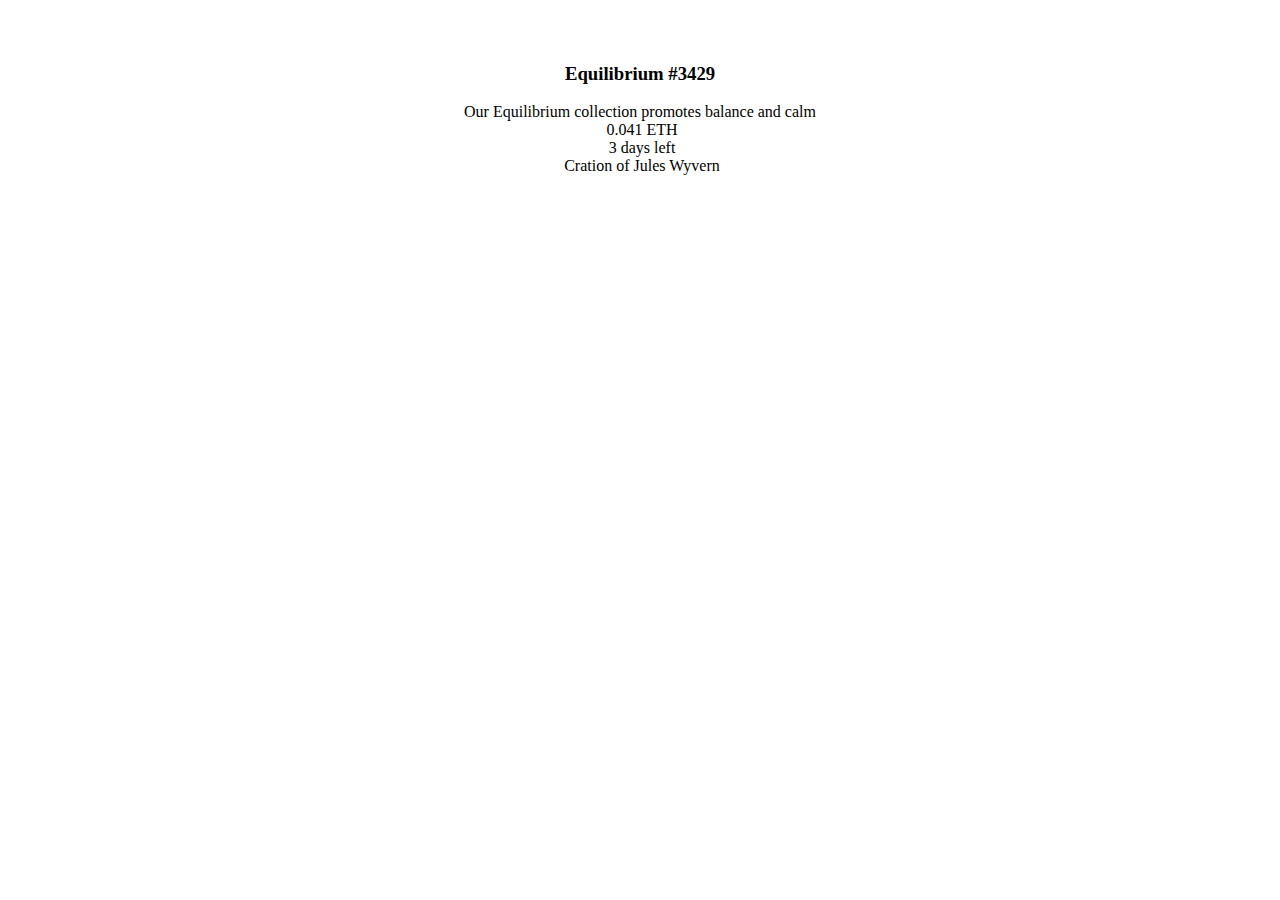
==== docs/index.html @ e5c7e4c3 "Add files via upload" ====
<!DOCTYPE html>
<html lang="en">
<head>
  <meta charset="UTF-8">
  <meta name="viewport" content="width=device-width, initial-scale=1.0"> 
  <!-- displays site properly based on user's device -->
  <link rel= 'stylesheet' href="/nft-preview-card-component-main/.stylesheet/style.css" >
 
  <link
  rel="icon"
  type="image/png"
  sizes="32x32"
  href="./images/favicon-32x32.png"
  />
<title>NFT preview card component</title>

  <center>
<div>
  <div class="card">
    <div class="image">
        <img src="images/image-equilibrium.jpg" alt="" class="mainImg" />
    </div>
    
      <img src="images/icon-view.svg" alt="" />
      
    <h3>Equilibrium #3429</h3>
    <div class="description">
      Our Equilibrium collection promotes balance and calm
    
    <div class="price days">
    </div>
  <div>
    </div class="price">
    <img src="images/icon-ethereum.svg" alt="" class="price"/>
    0.041 ETH
    <div clas="days"> 
      <img src="images/icon-clock.svg" alt="" class="days" />
      3 days left
      <div class="days"> 
    </div>

  <div>

    <img src="images/image-avatar.png" alt="" class="avatar" alt="" />
    Cration of <span>Jules Wyvern</span>
  </div>
  
  
</center>
  
 </body>
</html>
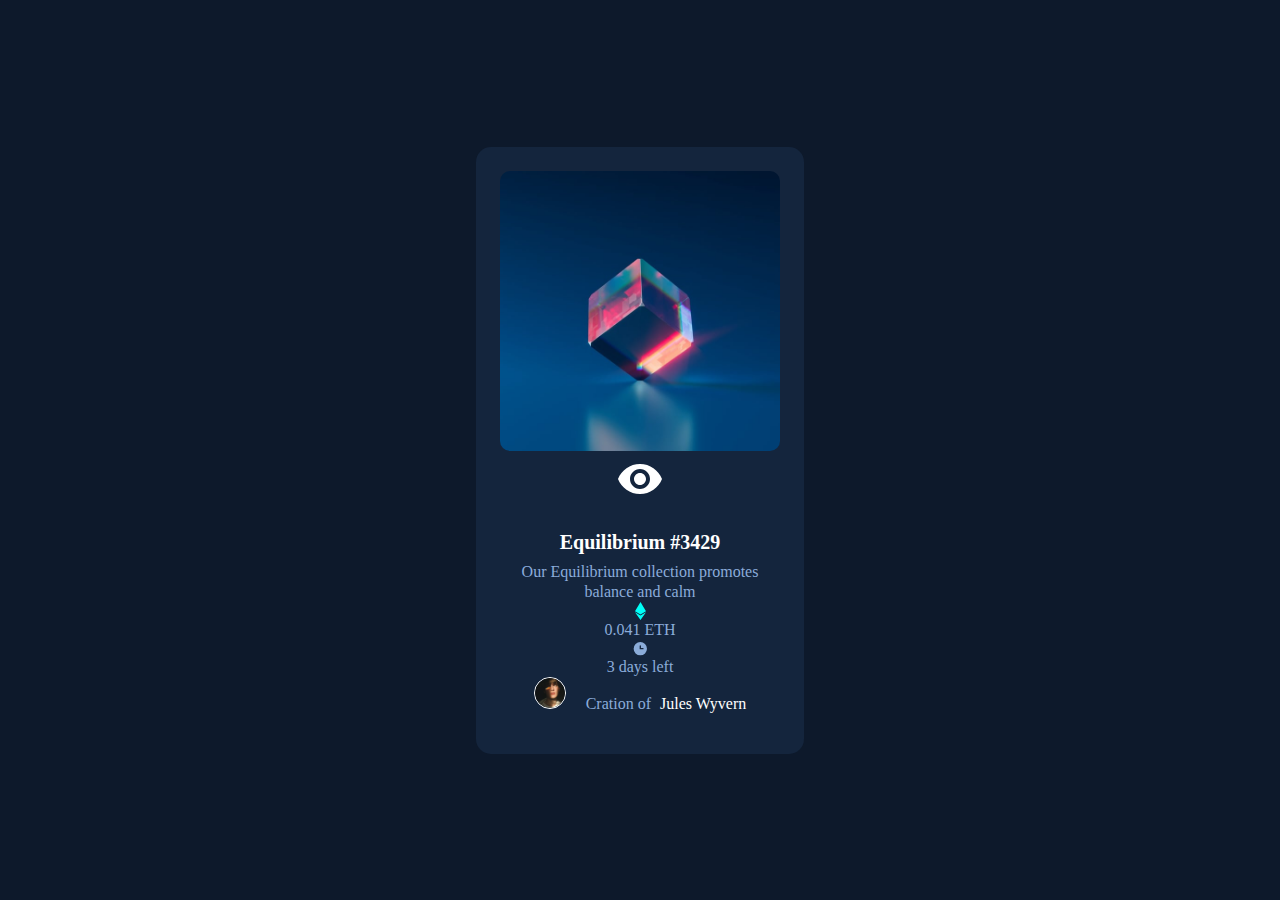
==== commit 551145f8: "Update index.html" ====
--- a/docs/index.html
+++ b/docs/index.html
@@ -4,13 +4,13 @@
   <meta charset="UTF-8">
   <meta name="viewport" content="width=device-width, initial-scale=1.0"> 
   <!-- displays site properly based on user's device -->
-  <link rel= 'stylesheet' href="/nft-preview-card-component-main/.stylesheet/style.css" >
+  <link rel= 'stylesheet' href="style.css" >
  
   <link
   rel="icon"
   type="image/png"
   sizes="32x32"
-  href="./images/favicon-32x32.png"
+  href="favicon-32x32.png"
   />
 <title>NFT preview card component</title>
 
@@ -18,10 +18,10 @@
 <div>
   <div class="card">
     <div class="image">
-        <img src="images/image-equilibrium.jpg" alt="" class="mainImg" />
+        <img src="image-equilibrium.jpg" alt="" class="mainImg" />
     </div>
     
-      <img src="images/icon-view.svg" alt="" />
+      <img src="icon-view.svg" alt="" />
       
     <h3>Equilibrium #3429</h3>
     <div class="description">
@@ -31,17 +31,17 @@
     </div>
   <div>
     </div class="price">
-    <img src="images/icon-ethereum.svg" alt="" class="price"/>
+    <img src="icon-ethereum.svg" alt="" class="price"/>
     0.041 ETH
     <div clas="days"> 
-      <img src="images/icon-clock.svg" alt="" class="days" />
+      <img src="icon-clock.svg" alt="" class="days" />
       3 days left
       <div class="days"> 
     </div>
 
   <div>
 
-    <img src="images/image-avatar.png" alt="" class="avatar" alt="" />
+    <img src="image-avatar.png" alt="" class="avatar" alt="" />
     Cration of <span>Jules Wyvern</span>
   </div>
   
@@ -49,4 +49,4 @@
 </center>
   
  </body>
-</html>+</html>
--- a/docs/style.css
+++ b/docs/style.css
@@ -0,0 +1,122 @@
+* {
+    padding: 0;
+    margin: 0;
+}
+
+body {
+    background-color:  hsl(217,54%,11%);
+    width: 100%;
+    height: 100vh;
+    color: white;
+    display: flex;
+    justify-content: center;
+    align-items: center;
+    font-family: "Outfit" sans-serif;
+
+
+}
+.card {
+    background-color: hsl(216,50%,16%);
+    border-radius: 15px;
+    width: 280px;
+    padding: 1.5rem;
+
+}
+.image {
+    position: relative;
+}
+    
+.image div{
+    position: absolute;
+    background-color: hsl(178,100%,50%);
+    width: 100%;
+    height: 100%;
+}
+
+            .mainImg {
+                width: 100%;
+                height: 100%;
+                border-radius: 10px;
+            }
+            
+            h3 {
+                margin-top: 1.5rem;
+                font-size: 20px;
+                font-weight: 600;
+            
+            }
+            .description {
+                margin: 0.5rem 0 1rem 0;
+                color: hsl(215,51%,70%);
+                line-height: 20px;
+                font-weight: 300;
+            
+            }
+            
+            .price-days{
+                display: auto;
+                justify-content: space-between;
+                border-bottom: 1px solid hsl(215,51%,70%);
+                padding-bottom: 1rem;
+                margin-bottom: 1rem;
+            
+            }
+            
+            .price{
+                display: flex;
+                align-items:flex;
+                color: rgb(122, 8, 252);
+                font-size: 14px;
+                 letter-spacing: 1px;
+            
+            }
+           
+            
+            .days {
+                display: flex;
+                align-items: center;
+                color: rgb(245, 218, 142);
+                font-size: 14px;
+                
+            
+            }
+
+            .days img{
+                margin-top: 5px;
+                left: auto;
+            }
+            
+            .creator {
+                display: flex;
+                align-items: center;
+                font-size: 15px;
+                color: rgb(207, 176, 129);
+            
+            }
+            
+            .avatar {
+                border:  1px solid white;
+                border-radius: 50px;
+                margin-right: 1rem;
+                width: 30px;
+            }
+            
+            span {
+                color: white;
+                margin-left: 5px; }
+            
+            
+            
+            
+            .mainImg , h3, span {
+            cursor: pointer;
+                }
+                
+            h3:hover,
+            span:hover {
+                color: hsl(178,100%,50%)
+            ;
+}
+
+
+
